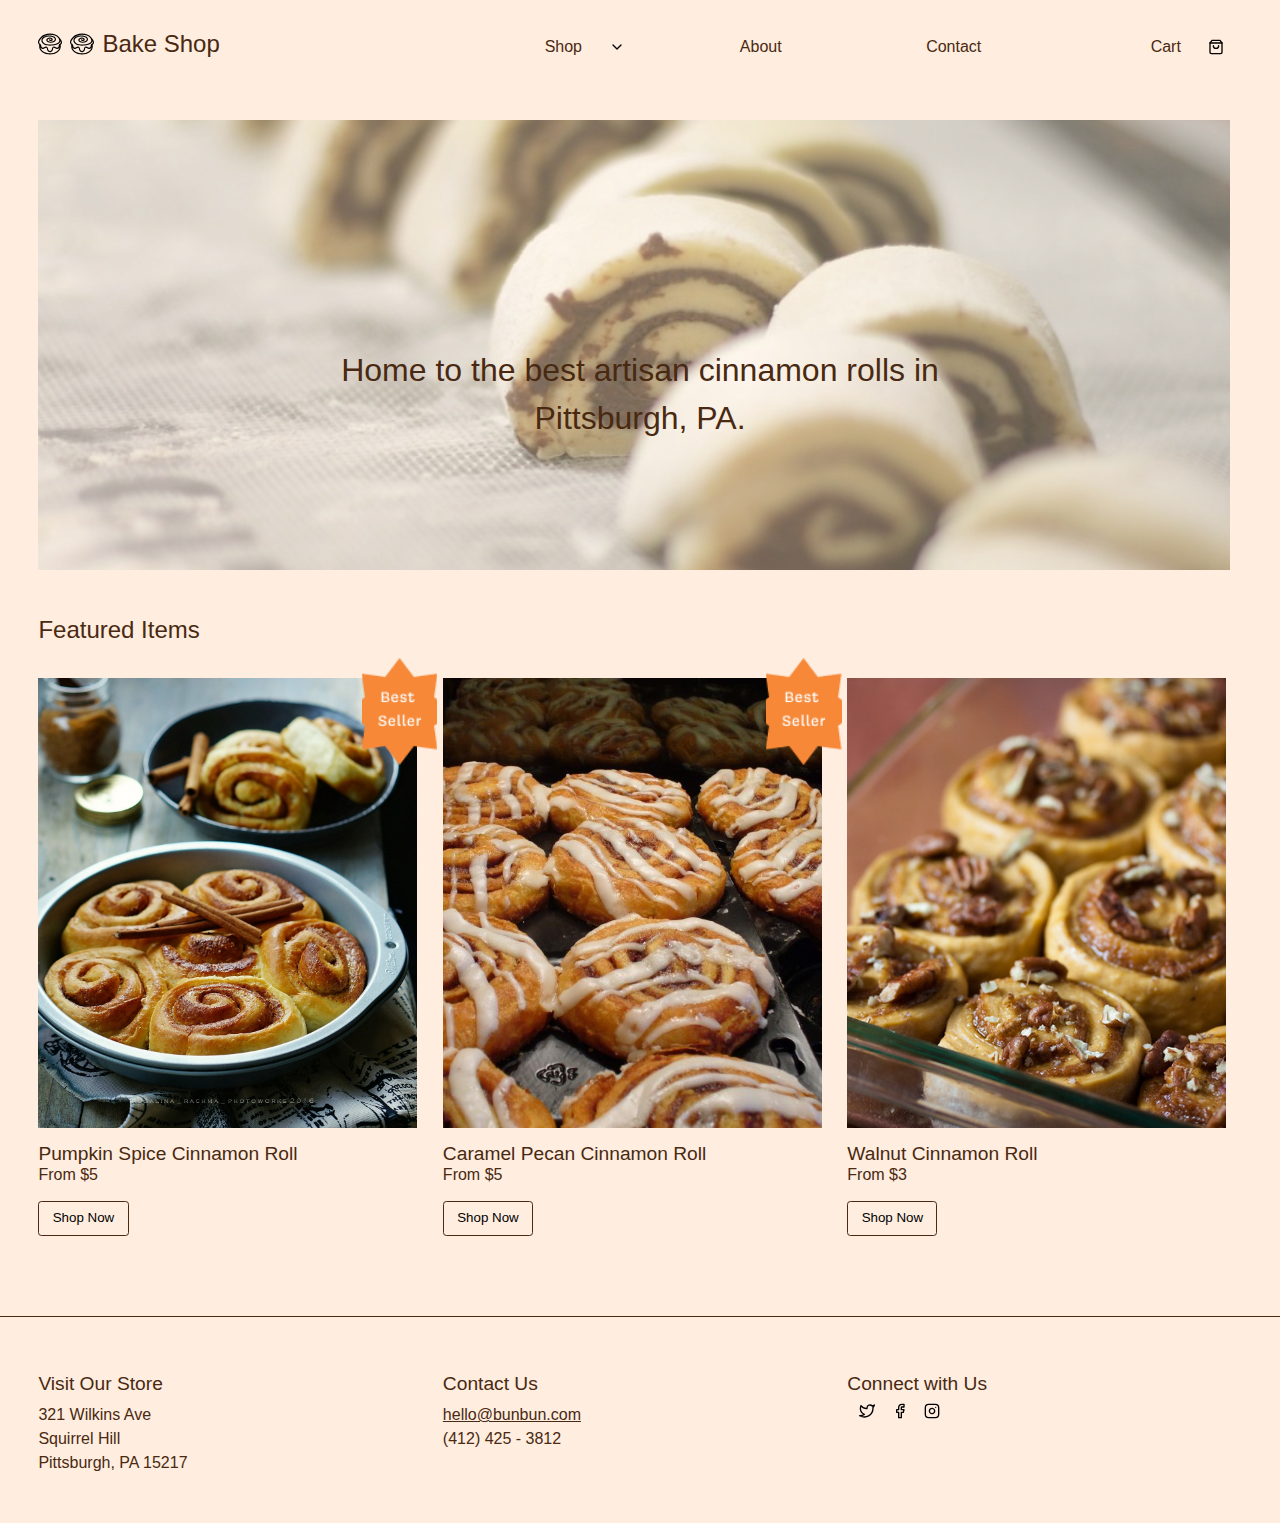
==== homework_6/index.html @ 87d8fd49 "Initial commit homework 6" ====
<html>

    <head>
        <title>Bun Bun Bake Shop</title>
        <meta charset="utf-8">
        <meta name="viewport" content="width=device-width, initial-scale=1">

        <link rel="stylesheet" type="text/css" href="css/reset.css">
        <link rel="stylesheet" type="text/css" href="css/style.css">

        <script type="text/javascript" src="js/jquery-3.4.0.min.js"></script>
        <script type="text/javascript" src="js/script.js"></script>
    </head>

<!--    MAIN NAV-->
    <header>
      <nav>
          <ul>
            <li>
              <ul>
                <li>
                  <a href="index.html" id="bunBun">
                    <div id="rollSvg">
                      <img src="images/bun.svg">
                    </div>
                    <div id="rollSvg">
                      <img src="images/bun.svg">
                    </div>
                      <h2>Bake Shop</h2>
                  </a>
                </li>
<!-- DROPDOWN MENU -->
                <li>
                  <li class="navText">
                      <a href="product.html">Shop <img src="images/chevron.svg" id="svgNav"></a>
                      <ul>
                        <li>
                          <a href="product.html">New In</a>
                        </li>
                        <li>
                          <a href="#">Best Sellers</a>
                        </li>
                        <li>
                          <a href="#">Fall Favourites</a>
                        </li>
                        <li>
                          <a href="#">All Products</a>
                        </li>
                      </ul>
                  </li>
                </li>

                <li class="navText">
                  <a href="about.html">About</a>
                </li>

                <li class="navText">
                  <a href="contact.html">Contact</a>
                </li>

                <li class="navText">
                  <a href="#">Cart<img src="images/shopping-bag.svg" id="svgNav"></a>
                </li>
              </ul>
            </li>
          </ul>
      </nav>
    </header>

    <body>
      <div class="grid">
        <div id="banner">
        <img src="images/banner.jpg">
        <div id="bannerText"><h1>Home to the best artisan cinnamon rolls in Pittsburgh, PA.</h1></div>
      </div>
      <div class="clear"></div>

      <h2 class="sectionHeader" id="featured">Featured Items</h2>
      </div>
      <div class="gridThree">
        <div>
          <div class="productImg">
            <img id="best" src="images/bestSeller.png">
            <a href="pumpkin.html"><img src="images/pumpkin.jpg"></a>
          </div>
          <a id="pumpkinShop" href="pumpkin.html"><h3>Pumpkin Spice Cinnamon Roll</h3></a>
          <p>From $5</p>
          <!-- TOGGLING DIFFERENT BUTTON STYLING ONMOUSEOVER AND ONMOUSEOUT -->
          <a onmouseover="buttonHover();" onmouseout="buttonOut();" href="pumpkin.html">
            <button id="pumpkin" class="button"><p>Shop Now</p></button></a>
        </div>
        <div>
          <div class="productImg">
            <img id="best" src="images/bestSeller.png">
            <img src="images/caramel.jpg">
          </div>
          <h3>Caramel Pecan Cinnamon Roll</h3>
          <p>From $5</p>
          <a onmouseover="buttonHover2();" onmouseout="buttonOut2();"><button id="caramel"><p>Shop Now</p></button></a>
        </div>
        <div>
          <div class="productImg">
            <img src="images/walnut.jpg">
          </div>
          <h3>Walnut Cinnamon Roll</h3>
          <p>From $3</p>
          <a onmouseover="buttonHover3();" onmouseout="buttonOut3();"><button id="walnut"><p>Shop Now</p></button></a>
        </div>
      </div>
    </body>
    <div class="clear"></div>

<!-- FOOTER -->
    <footer>
      <div class="gridThree">
        <div class="stacked">
          <h3>Visit Our Store</h3>
          <p>321 Wilkins Ave<br>
          Squirrel Hill<br>
          Pittsburgh, PA 15217</p>
        </div>
        <div class="stacked">
          <h3>Contact Us</h3>
          <a href="mailto: hello@bunbun.com"><p>hello@bunbun.com</a><br>
            (412) 425 - 3812</p>
        </div>
        <div class="stacked">
          <h3>Connect with Us</h3>
          <img class="svg" src="images/twitter.svg">
          <img class="svg" src="images/facebook.svg">
          <img class="svg" src="images/instagram.svg">
        </div>
      </div>
    </footer>

</html>
---- homework_6/css/style.css ----
html {
    font-family: 'Covik Sans Regular', sans-serif;
    background: #FFEDDF;
    color: #492911;
}

/*TEXT STYLING*/

h1 {
    font-family: 'Covik Sans Medium', sans-serif;
    font-size: 2em;
    line-height: 1.5em;
}

h2 {
    font-family: 'Covik Sans Medium', sans-serif;
    font-size: 1.5em;
}

h3 {
    font-family: 'Covik Sans Medium', sans-serif;
    font-size: 1.2em;
}

p {
    font-size: 1em;
    line-height: 1.5em;
}

a, a:visited {
  color: #492911;
}

a:hover {
  color:#F68838;
}

.sectionHeader {
  padding-bottom: 1.5em;
}

/* GRID SETTINGS */
.grid {
  display: grid;
  grid-template-columns: repeat(6, 13.85vw);
  grid-column-gap: 2vw;
  margin: 0 3vw 0 3vw;
  float: left;
}

.gridThree {
  display: grid;
  grid-template-columns: repeat(3, 29.6vw);
  grid-column-gap: 2vw;
  margin: 0 3vw 0 3vw;
  float: left;
}

/*NAV BAR*/
nav {
    padding: 1em 3vw 3em 3vw;
}

/* WIDTH OF NAV ITEM CONTAINERS */
nav a {
    padding: 1em 2.7em 1em 2.7em;
    display: block;
    text-decoration: none;
}

nav ul li a {
  width: 9.5vw;
}

.navText {
  text-align: right;
}

/* DISPLAY NAV ITEMS IN A ROW */
nav ul ul li {
    display: inline-block;
    position: relative;
}

/* HIDE DROPDOWN ITEMS */
nav ul ul ul {
    display: none;
}

/* DROPDOWN MENU STYLING, DISPLAY ON HOVER */
nav ul ul li:hover ul {
    display: block;
    position: absolute;
    top: 3em;
    left: 4.5em;
    z-index: 1;
    background: #FFEDDF;
    text-align: left;
    border: 1px solid #492911;
    border-radius: 0.25em;
}

#bunBun {
  width: 21.5em;
  color: #492911;
  padding-left: 0;
}

#rollSvg img {
  width: 1.5em;
  height: 1.5em;
  padding-right: 0.5em;
  float: left;
}

.svg {
  width: 1em;
  padding-left: 0.75em;
  display: inline;
}

#svgNav {
  position: absolute;
  right: 0;
  width: 1em;
  display: inline;
}

.productImg {
  position:relative;
  top: 0;
  left: 0;
}

/* POSITIONING BEST STAR ABOVE PRODUCT IMG */
#best {
  position: absolute;
  right:-20;
  top:-20;
  transform: translate(-20, -20);
  width: 20%;
  height: 20.75%;
  z-index: 1;
}

/* HOME PAGE */
#banner {
  grid-column: 1/7;
  height: 50vh;
  padding-bottom: 3em;
}

#banner img {
  width: 100%;
  height: 100%;
  object-fit: cover;
  opacity: 0.65;
}

#bannerText {
  position: absolute;
  top: 43%;
  left: 50%;
  transform: translate(-50%, -43%);
  text-align: center;
}

.productImg, .about, .about2 {
  height: 50vh;
  padding-bottom: 1em;
}

.productImg img, .about img, .about2 img {
  width: 100%;
  height: 100%;
  object-fit: cover;
}

#featured {
  grid-column: 1/2;
}

/* ABOUT PAGE */
.about, #aboutText {
  grid-column: 1/4;
  padding-bottom: 1em;
}

.about2 {
  grid-column: 4/7;
}

/* PUMPKIN ROLL PRODUCT PAGE IMAGE */
#pumpkinImg {
  grid-column:1/3;
  height: 80vh;
  overflow-y: scroll;
}

#pumpkinImg:nth-child(1) {
    padding-bottom: 1em;
}

/* MAKE SCROLLBAR VISIBLE FOR PUMPKIN CINNAMON ROLL PRODUCT IMAGES */
::-webkit-scrollbar {
  -webkit-appearance: none;
  width: 7px;
}

::-webkit-scrollbar-thumb {
  border-radius: 4px;
  background-color: rgba(0,0,0,0.5);
}

#pumpkinImg img {
  height: 100%;
}

#pumpkinText {
  grid-column: 4/7;
  padding-bottom: 1em;
}

/* SELECTOR STYLING */
.selector {
  position: relative;
  width: 8em;
  padding: 0.5em 1em 0.5em 1em;
  border: 1px solid #492911;
  border-radius: 0.25em;
}

select {
  font-family: inherit;
  background: #FFEDDF;
  border: none;
  width: 10em;
}

/* BUTTON STYLING */
button {
  margin-top: 1em;
  padding: 0.5em 1em 0.5em 1em;
  background: #FFEDDF;
  border: 1px solid #492911;
  border-radius: 0.25em;
  font-family: inherit;
}

button.button a, #pumpkinShop h3, #pumpkinShop p, #pumpkinShop, #pumpkinShop a {
  text-decoration: none;
  color: #492911;
}

.buttonPrimary {
  background: #F68838;
  color: #FFF;
  border: 1px solid white;
}

/* FOOTER */
footer {
  margin-top: 5em;
  border-top: 1px solid #492911;
}

.stacked h3 {
  padding: 3em 0 0.5em 0;
}

.stacked {
  padding-bottom: 3em;
}

.stackedText h2, .stackedText h3 {
  padding-bottom: 1em;
}

#stackedPadding {
  margin-bottom: 1em;
}

iframe {
  width: 100%;
  height: 100%;
}

.clear {
    clear: both;
}

@media (max-width: 1287px) {
  nav ul li a {
    width: 8.5vw;
  }

  #best {
    width: 20%;
    height: 23%;
  }
}
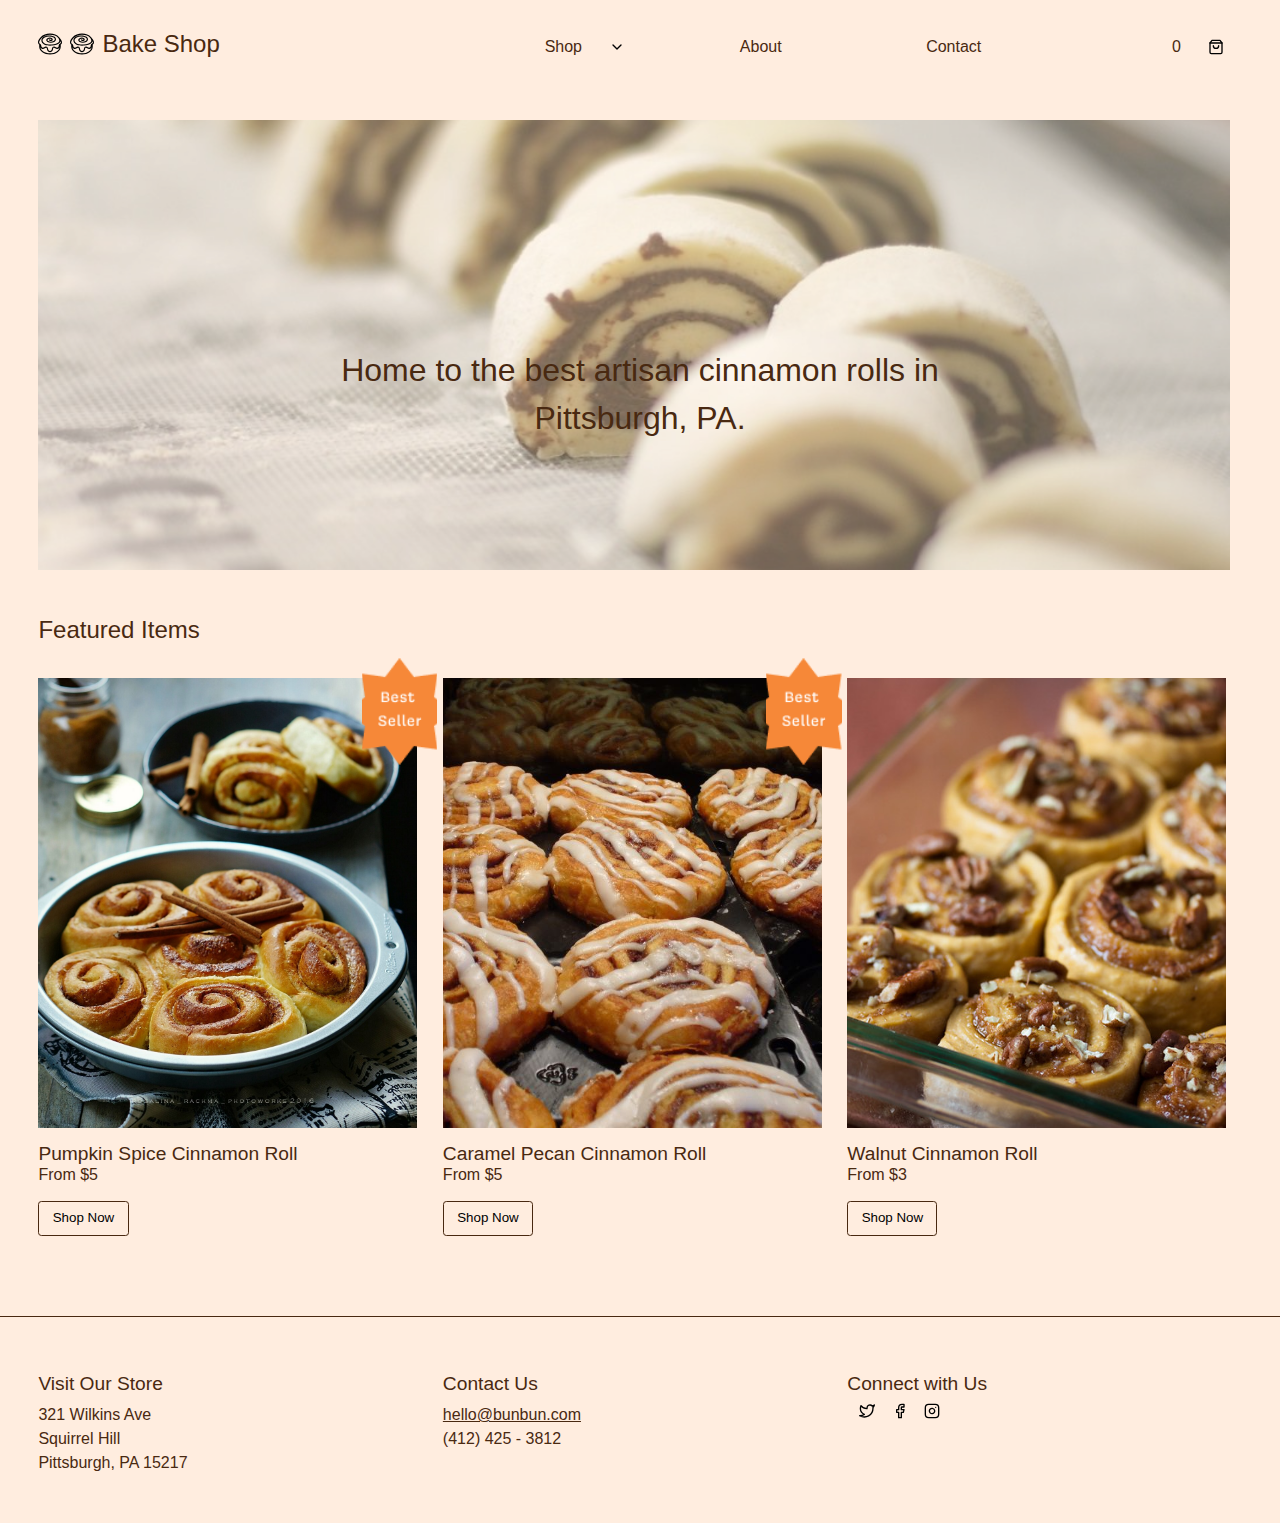
==== commit d33427bf: "Modify options on pumpkin cinnamon roll page with js" ====
--- a/homework_6/index.html
+++ b/homework_6/index.html
@@ -59,7 +59,7 @@
                 </li>
 
                 <li class="navText">
-                  <a href="#">Cart<img src="images/shopping-bag.svg" id="svgNav"></a>
+                  <a href="cart.html">0<img src="images/shopping-bag.svg" id="svgNav"></a>
                 </li>
               </ul>
             </li>
--- a/homework_6/css/style.css
+++ b/homework_6/css/style.css
@@ -51,6 +51,14 @@
 .gridThree {
   display: grid;
   grid-template-columns: repeat(3, 29.6vw);
+  grid-column-gap: 2vw;
+  margin: 0 3vw 0 3vw;
+  float: left;
+}
+
+.gridFive {
+  display: grid;
+  grid-template-columns: repeat(5, 20.78vw);
   grid-column-gap: 2vw;
   margin: 0 3vw 0 3vw;
   float: left;
@@ -218,7 +226,6 @@
 
 #pumpkinText {
   grid-column: 4/7;
-  padding-bottom: 1em;
 }
 
 /* SELECTOR STYLING */
@@ -235,6 +242,20 @@
   background: #FFEDDF;
   border: none;
   width: 10em;
+}
+
+.pumpkinSelect {
+  display: grid;
+  grid-template-columns: repeat(3, auto);
+  grid-column-gap: 1vw;
+  float: left;
+  padding-bottom: 2em;
+}
+
+.selectContainer {
+  padding: 0.5em 1em 0.5em 1em;
+  border: 1px solid #492911;
+  border-radius: 0.25em;
 }
 
 /* BUTTON STYLING */
